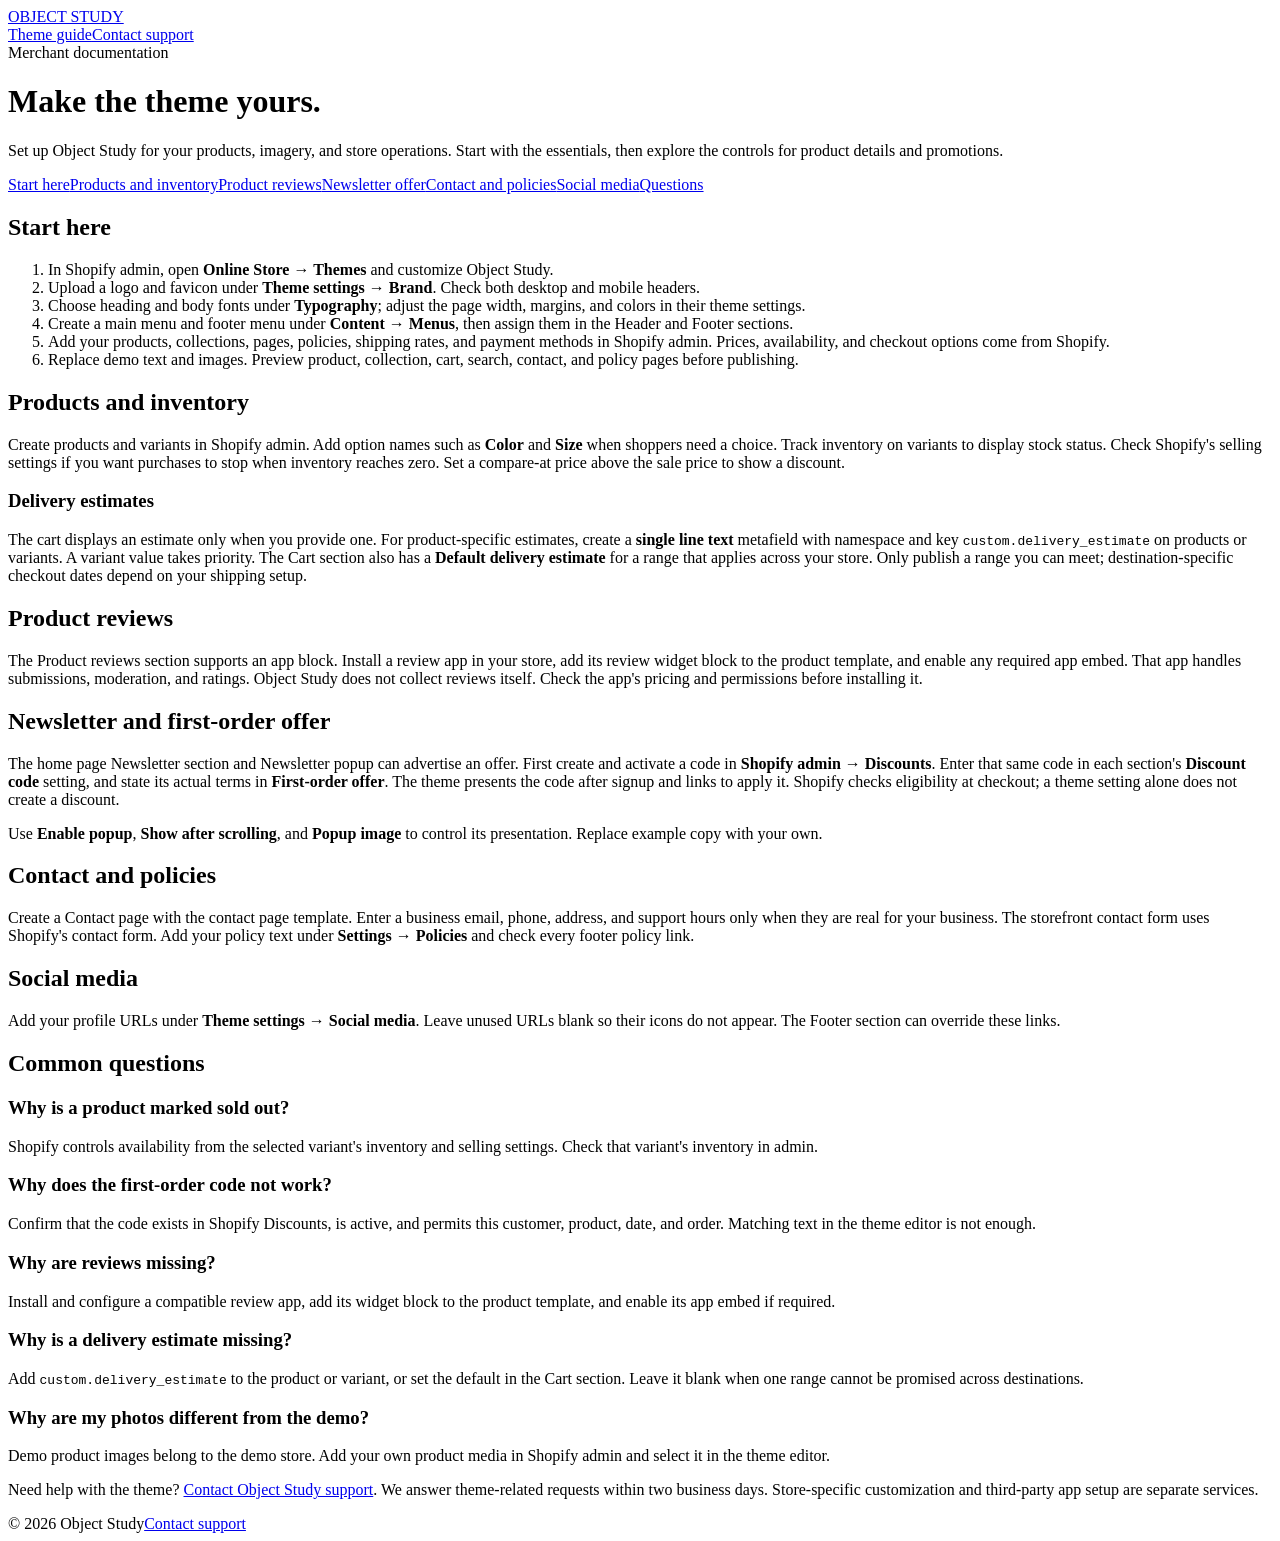
==== index.html @ ff14f335 "Publish Object Study merchant help" ====
<!doctype html><html lang="en"><head><meta charset="utf-8"><meta name="viewport" content="width=device-width,initial-scale=1"><meta name="description" content="Merchant guide for the Object Study Shopify theme."><title>Object Study — Theme guide</title><link rel="stylesheet" href="styles.css"></head><body>
<header class="top"><div class="wrap"><a class="brand" href="./">OBJECT STUDY</a><nav class="nav" aria-label="Main navigation"><a href="./">Theme guide</a><a href="support.html">Contact support</a></nav></div></header>
<main><div class="hero"><div class="wrap"><div class="eyebrow">Merchant documentation</div><h1>Make the theme yours.</h1><p>Set up Object Study for your products, imagery, and store operations. Start with the essentials, then explore the controls for product details and promotions.</p></div></div>
<div class="wrap layout"><nav class="toc" aria-label="On this page"><a href="#start">Start here</a><a href="#products">Products and inventory</a><a href="#reviews">Product reviews</a><a href="#newsletter">Newsletter offer</a><a href="#contact">Contact and policies</a><a href="#social">Social media</a><a href="#faq">Questions</a></nav><div class="content">
<section id="start"><h2>Start here</h2><ol><li>In Shopify admin, open <strong>Online Store → Themes</strong> and customize Object Study.</li><li>Upload a logo and favicon under <strong>Theme settings → Brand</strong>. Check both desktop and mobile headers.</li><li>Choose heading and body fonts under <strong>Typography</strong>; adjust the page width, margins, and colors in their theme settings.</li><li>Create a main menu and footer menu under <strong>Content → Menus</strong>, then assign them in the Header and Footer sections.</li><li>Add your products, collections, pages, policies, shipping rates, and payment methods in Shopify admin. Prices, availability, and checkout options come from Shopify.</li><li>Replace demo text and images. Preview product, collection, cart, search, contact, and policy pages before publishing.</li></ol></section>
<section id="products"><h2>Products and inventory</h2><p>Create products and variants in Shopify admin. Add option names such as <strong>Color</strong> and <strong>Size</strong> when shoppers need a choice. Track inventory on variants to display stock status. Check Shopify's selling settings if you want purchases to stop when inventory reaches zero. Set a compare-at price above the sale price to show a discount.</p><h3>Delivery estimates</h3><p>The cart displays an estimate only when you provide one. For product-specific estimates, create a <strong>single line text</strong> metafield with namespace and key <code>custom.delivery_estimate</code> on products or variants. A variant value takes priority. The Cart section also has a <strong>Default delivery estimate</strong> for a range that applies across your store. Only publish a range you can meet; destination-specific checkout dates depend on your shipping setup.</p></section>
<section id="reviews"><h2>Product reviews</h2><p>The Product reviews section supports an app block. Install a review app in your store, add its review widget block to the product template, and enable any required app embed. That app handles submissions, moderation, and ratings. Object Study does not collect reviews itself. Check the app's pricing and permissions before installing it.</p></section>
<section id="newsletter"><h2>Newsletter and first-order offer</h2><p>The home page Newsletter section and Newsletter popup can advertise an offer. First create and activate a code in <strong>Shopify admin → Discounts</strong>. Enter that same code in each section's <strong>Discount code</strong> setting, and state its actual terms in <strong>First-order offer</strong>. The theme presents the code after signup and links to apply it. Shopify checks eligibility at checkout; a theme setting alone does not create a discount.</p><p>Use <strong>Enable popup</strong>, <strong>Show after scrolling</strong>, and <strong>Popup image</strong> to control its presentation. Replace example copy with your own.</p></section>
<section id="contact"><h2>Contact and policies</h2><p>Create a Contact page with the contact page template. Enter a business email, phone, address, and support hours only when they are real for your business. The storefront contact form uses Shopify's contact form. Add your policy text under <strong>Settings → Policies</strong> and check every footer policy link.</p></section>
<section id="social"><h2>Social media</h2><p>Add your profile URLs under <strong>Theme settings → Social media</strong>. Leave unused URLs blank so their icons do not appear. The Footer section can override these links.</p></section>
<section id="faq"><h2>Common questions</h2><h3>Why is a product marked sold out?</h3><p>Shopify controls availability from the selected variant's inventory and selling settings. Check that variant's inventory in admin.</p><h3>Why does the first-order code not work?</h3><p>Confirm that the code exists in Shopify Discounts, is active, and permits this customer, product, date, and order. Matching text in the theme editor is not enough.</p><h3>Why are reviews missing?</h3><p>Install and configure a compatible review app, add its widget block to the product template, and enable its app embed if required.</p><h3>Why is a delivery estimate missing?</h3><p>Add <code>custom.delivery_estimate</code> to the product or variant, or set the default in the Cart section. Leave it blank when one range cannot be promised across destinations.</p><h3>Why are my photos different from the demo?</h3><p>Demo product images belong to the demo store. Add your own product media in Shopify admin and select it in the theme editor.</p></section>
<p>Need help with the theme? <a href="support.html">Contact Object Study support</a>. We answer theme-related requests within two business days. Store-specific customization and third-party app setup are separate services.</p>
</div></div></main><footer class="footer"><div class="wrap"><span>© 2026 Object Study</span><a href="support.html">Contact support</a></div></footer></body></html>
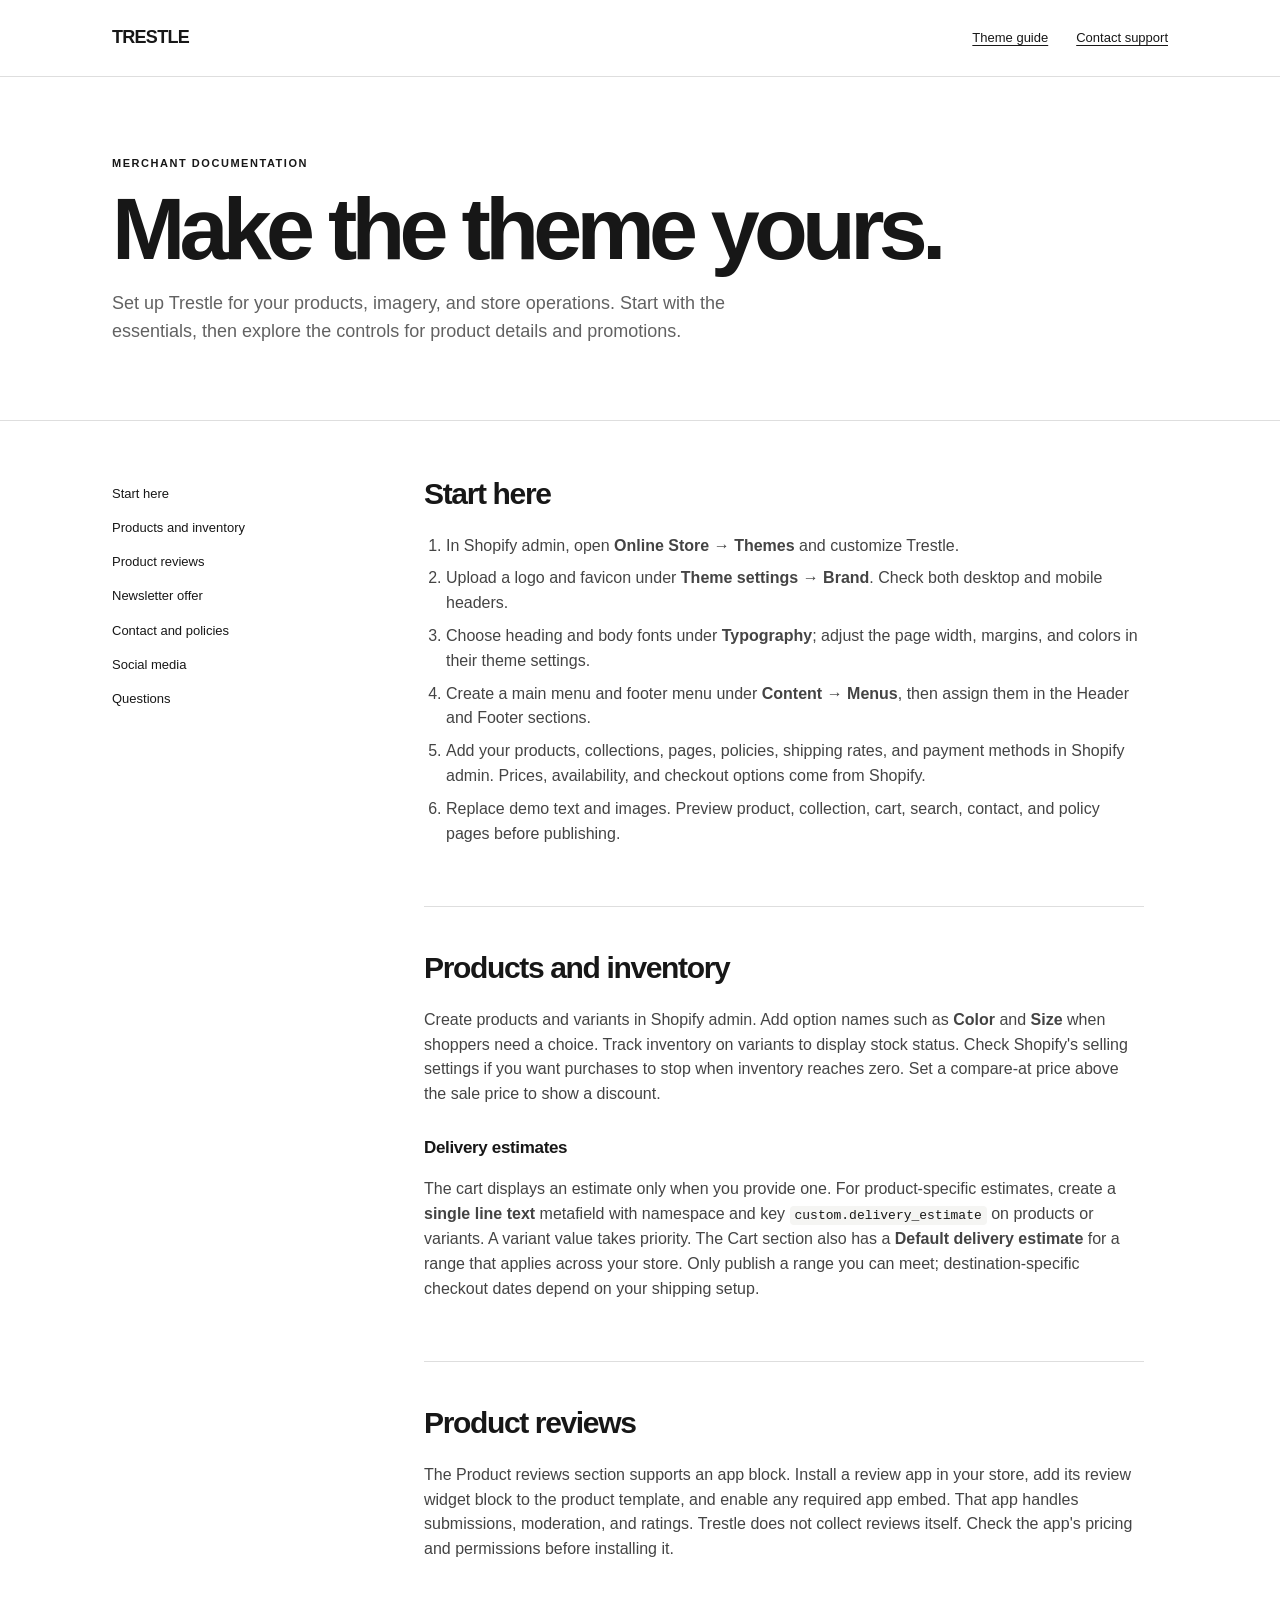
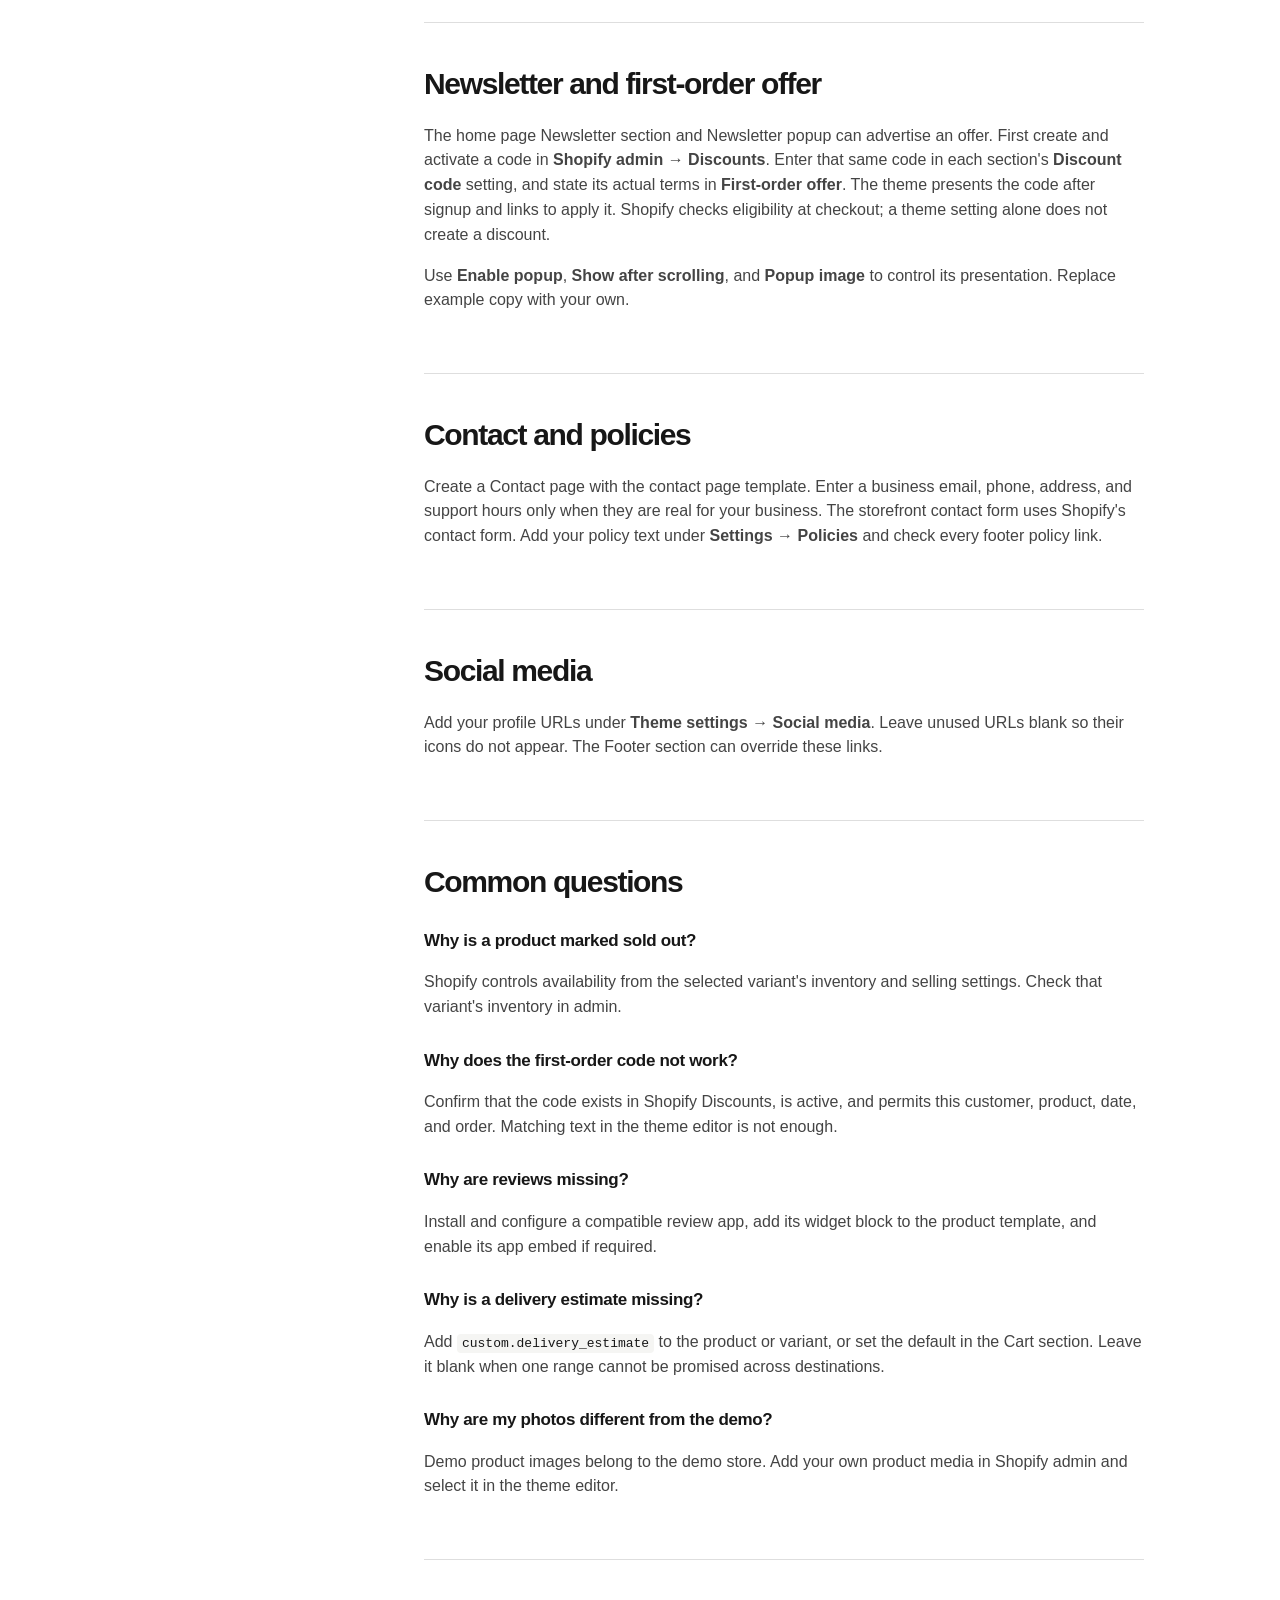
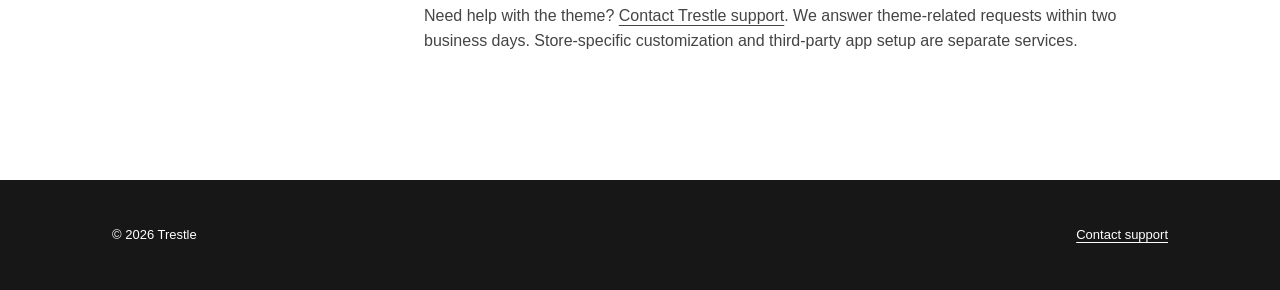
==== commit 78b573e1: "Update Trestle merchant guide" ====
--- a/index.html
+++ b/index.html
@@ -1,13 +1,13 @@
-<!doctype html><html lang="en"><head><meta charset="utf-8"><meta name="viewport" content="width=device-width,initial-scale=1"><meta name="description" content="Merchant guide for the Object Study Shopify theme."><title>Object Study — Theme guide</title><link rel="stylesheet" href="styles.css"></head><body>
-<header class="top"><div class="wrap"><a class="brand" href="./">OBJECT STUDY</a><nav class="nav" aria-label="Main navigation"><a href="./">Theme guide</a><a href="support.html">Contact support</a></nav></div></header>
-<main><div class="hero"><div class="wrap"><div class="eyebrow">Merchant documentation</div><h1>Make the theme yours.</h1><p>Set up Object Study for your products, imagery, and store operations. Start with the essentials, then explore the controls for product details and promotions.</p></div></div>
+<!doctype html><html lang="en"><head><meta charset="utf-8"><meta name="viewport" content="width=device-width,initial-scale=1"><meta name="description" content="Merchant guide for the Trestle Shopify theme."><title>Trestle — Theme guide</title><link rel="stylesheet" href="styles.css"></head><body>
+<header class="top"><div class="wrap"><a class="brand" href="./">TRESTLE</a><nav class="nav" aria-label="Main navigation"><a href="./">Theme guide</a><a href="support.html">Contact support</a></nav></div></header>
+<main><div class="hero"><div class="wrap"><div class="eyebrow">Merchant documentation</div><h1>Make the theme yours.</h1><p>Set up Trestle for your products, imagery, and store operations. Start with the essentials, then explore the controls for product details and promotions.</p></div></div>
 <div class="wrap layout"><nav class="toc" aria-label="On this page"><a href="#start">Start here</a><a href="#products">Products and inventory</a><a href="#reviews">Product reviews</a><a href="#newsletter">Newsletter offer</a><a href="#contact">Contact and policies</a><a href="#social">Social media</a><a href="#faq">Questions</a></nav><div class="content">
-<section id="start"><h2>Start here</h2><ol><li>In Shopify admin, open <strong>Online Store → Themes</strong> and customize Object Study.</li><li>Upload a logo and favicon under <strong>Theme settings → Brand</strong>. Check both desktop and mobile headers.</li><li>Choose heading and body fonts under <strong>Typography</strong>; adjust the page width, margins, and colors in their theme settings.</li><li>Create a main menu and footer menu under <strong>Content → Menus</strong>, then assign them in the Header and Footer sections.</li><li>Add your products, collections, pages, policies, shipping rates, and payment methods in Shopify admin. Prices, availability, and checkout options come from Shopify.</li><li>Replace demo text and images. Preview product, collection, cart, search, contact, and policy pages before publishing.</li></ol></section>
+<section id="start"><h2>Start here</h2><ol><li>In Shopify admin, open <strong>Online Store → Themes</strong> and customize Trestle.</li><li>Upload a logo and favicon under <strong>Theme settings → Brand</strong>. Check both desktop and mobile headers.</li><li>Choose heading and body fonts under <strong>Typography</strong>; adjust the page width, margins, and colors in their theme settings.</li><li>Create a main menu and footer menu under <strong>Content → Menus</strong>, then assign them in the Header and Footer sections.</li><li>Add your products, collections, pages, policies, shipping rates, and payment methods in Shopify admin. Prices, availability, and checkout options come from Shopify.</li><li>Replace demo text and images. Preview product, collection, cart, search, contact, and policy pages before publishing.</li></ol></section>
 <section id="products"><h2>Products and inventory</h2><p>Create products and variants in Shopify admin. Add option names such as <strong>Color</strong> and <strong>Size</strong> when shoppers need a choice. Track inventory on variants to display stock status. Check Shopify's selling settings if you want purchases to stop when inventory reaches zero. Set a compare-at price above the sale price to show a discount.</p><h3>Delivery estimates</h3><p>The cart displays an estimate only when you provide one. For product-specific estimates, create a <strong>single line text</strong> metafield with namespace and key <code>custom.delivery_estimate</code> on products or variants. A variant value takes priority. The Cart section also has a <strong>Default delivery estimate</strong> for a range that applies across your store. Only publish a range you can meet; destination-specific checkout dates depend on your shipping setup.</p></section>
-<section id="reviews"><h2>Product reviews</h2><p>The Product reviews section supports an app block. Install a review app in your store, add its review widget block to the product template, and enable any required app embed. That app handles submissions, moderation, and ratings. Object Study does not collect reviews itself. Check the app's pricing and permissions before installing it.</p></section>
+<section id="reviews"><h2>Product reviews</h2><p>The Product reviews section supports an app block. Install a review app in your store, add its review widget block to the product template, and enable any required app embed. That app handles submissions, moderation, and ratings. Trestle does not collect reviews itself. Check the app's pricing and permissions before installing it.</p></section>
 <section id="newsletter"><h2>Newsletter and first-order offer</h2><p>The home page Newsletter section and Newsletter popup can advertise an offer. First create and activate a code in <strong>Shopify admin → Discounts</strong>. Enter that same code in each section's <strong>Discount code</strong> setting, and state its actual terms in <strong>First-order offer</strong>. The theme presents the code after signup and links to apply it. Shopify checks eligibility at checkout; a theme setting alone does not create a discount.</p><p>Use <strong>Enable popup</strong>, <strong>Show after scrolling</strong>, and <strong>Popup image</strong> to control its presentation. Replace example copy with your own.</p></section>
 <section id="contact"><h2>Contact and policies</h2><p>Create a Contact page with the contact page template. Enter a business email, phone, address, and support hours only when they are real for your business. The storefront contact form uses Shopify's contact form. Add your policy text under <strong>Settings → Policies</strong> and check every footer policy link.</p></section>
 <section id="social"><h2>Social media</h2><p>Add your profile URLs under <strong>Theme settings → Social media</strong>. Leave unused URLs blank so their icons do not appear. The Footer section can override these links.</p></section>
 <section id="faq"><h2>Common questions</h2><h3>Why is a product marked sold out?</h3><p>Shopify controls availability from the selected variant's inventory and selling settings. Check that variant's inventory in admin.</p><h3>Why does the first-order code not work?</h3><p>Confirm that the code exists in Shopify Discounts, is active, and permits this customer, product, date, and order. Matching text in the theme editor is not enough.</p><h3>Why are reviews missing?</h3><p>Install and configure a compatible review app, add its widget block to the product template, and enable its app embed if required.</p><h3>Why is a delivery estimate missing?</h3><p>Add <code>custom.delivery_estimate</code> to the product or variant, or set the default in the Cart section. Leave it blank when one range cannot be promised across destinations.</p><h3>Why are my photos different from the demo?</h3><p>Demo product images belong to the demo store. Add your own product media in Shopify admin and select it in the theme editor.</p></section>
-<p>Need help with the theme? <a href="support.html">Contact Object Study support</a>. We answer theme-related requests within two business days. Store-specific customization and third-party app setup are separate services.</p>
-</div></div></main><footer class="footer"><div class="wrap"><span>© 2026 Object Study</span><a href="support.html">Contact support</a></div></footer></body></html>
+<p>Need help with the theme? <a href="support.html">Contact Trestle support</a>. We answer theme-related requests within two business days. Store-specific customization and third-party app setup are separate services.</p>
+</div></div></main><footer class="footer"><div class="wrap"><span>© 2026 Trestle</span><a href="support.html">Contact support</a></div></footer></body></html>
--- a/styles.css
+++ b/styles.css
@@ -0,0 +1,2 @@
+:root{color-scheme:light;--ink:#171717;--muted:#626262;--line:#dedede;--paper:#fff;--soft:#f5f5f3;font-family:Arial,Helvetica,sans-serif}
+*{box-sizing:border-box}body{margin:0;background:var(--paper);color:var(--ink);line-height:1.55}a{color:inherit;text-underline-offset:.25em}a:hover{opacity:.65}a:focus-visible,button:focus-visible,input:focus-visible,textarea:focus-visible{outline:2px solid var(--ink);outline-offset:3px}.wrap{max-width:1120px;margin:auto;padding:0 32px}.top{border-bottom:1px solid var(--line)}.top .wrap{display:flex;justify-content:space-between;align-items:center;min-height:76px;gap:24px}.brand{font-size:18px;font-weight:700;letter-spacing:-.04em;text-decoration:none}.nav{display:flex;gap:28px;font-size:13px}.hero{padding:78px 0 56px;border-bottom:1px solid var(--line)}.eyebrow{font-size:11px;font-weight:700;letter-spacing:.14em;text-transform:uppercase}.hero h1{font-size:clamp(46px,7vw,88px);letter-spacing:-.065em;line-height:.98;margin:14px 0 18px;max-width:900px}.hero p{color:var(--muted);font-size:18px;max-width:660px}.layout{display:grid;grid-template-columns:240px minmax(0,1fr);gap:72px;padding-top:56px;padding-bottom:110px}.toc{position:sticky;top:24px;align-self:start;font-size:13px}.toc a{display:block;padding:7px 0;text-decoration:none}.toc a:hover{text-decoration:underline}.content{max-width:720px}.content section{padding:0 0 44px;margin-bottom:44px;border-bottom:1px solid var(--line)}.content h2{font-size:30px;letter-spacing:-.045em;line-height:1.15;margin:0 0 22px}.content h3{font-size:17px;letter-spacing:-.02em;margin:28px 0 7px}.content p,.content li{color:#444}.content li+li{margin-top:8px}.content ul,.content ol{padding-left:22px}.content code{background:var(--soft);padding:2px 5px;border-radius:4px;color:var(--ink)}.support-grid{display:grid;grid-template-columns:minmax(0,1fr) minmax(0,1.4fr);gap:80px;padding-top:64px;padding-bottom:110px}.support-copy h2{font-size:34px;letter-spacing:-.05em;line-height:1.05}.support-copy p{color:var(--muted)}.form{background:var(--soft);padding:34px;border-radius:20px}.field{margin-bottom:18px}.field label{font-size:13px;font-weight:600;display:block;margin-bottom:7px}.field input,.field textarea{display:block;width:100%;border:1px solid #d3d3d3;background:white;border-radius:10px;padding:13px 14px;font:inherit;color:var(--ink)}.field textarea{min-height:160px;resize:vertical}.field input[type=file]{padding:10px;font-size:13px}.hint{font-size:12px;color:var(--muted);margin:6px 0 0}.button{border:0;border-radius:999px;background:var(--ink);color:white;font:700 12px Arial,Helvetica,sans-serif;text-transform:uppercase;letter-spacing:.04em;padding:16px 30px;min-height:48px;cursor:pointer}.button:hover{background:#414141}.fine{font-size:12px;color:var(--muted)}.footer{background:#171717;color:#fff;padding:45px 0}.footer .wrap{display:flex;justify-content:space-between;gap:24px;font-size:13px}.footer a{color:#fff}@media(max-width:760px){.wrap{padding:0 20px}.top .wrap{min-height:65px}.nav{gap:16px}.hero{padding:58px 0 40px}.hero p{font-size:16px}.layout,.support-grid{display:block;padding-top:38px;padding-bottom:70px}.toc{position:static;border-bottom:1px solid var(--line);padding-bottom:25px;margin-bottom:38px}.toc a{display:inline-block;margin-right:16px}.form{margin-top:35px;padding:22px}.footer .wrap{display:block}.footer a{display:inline-block;margin-top:15px}}
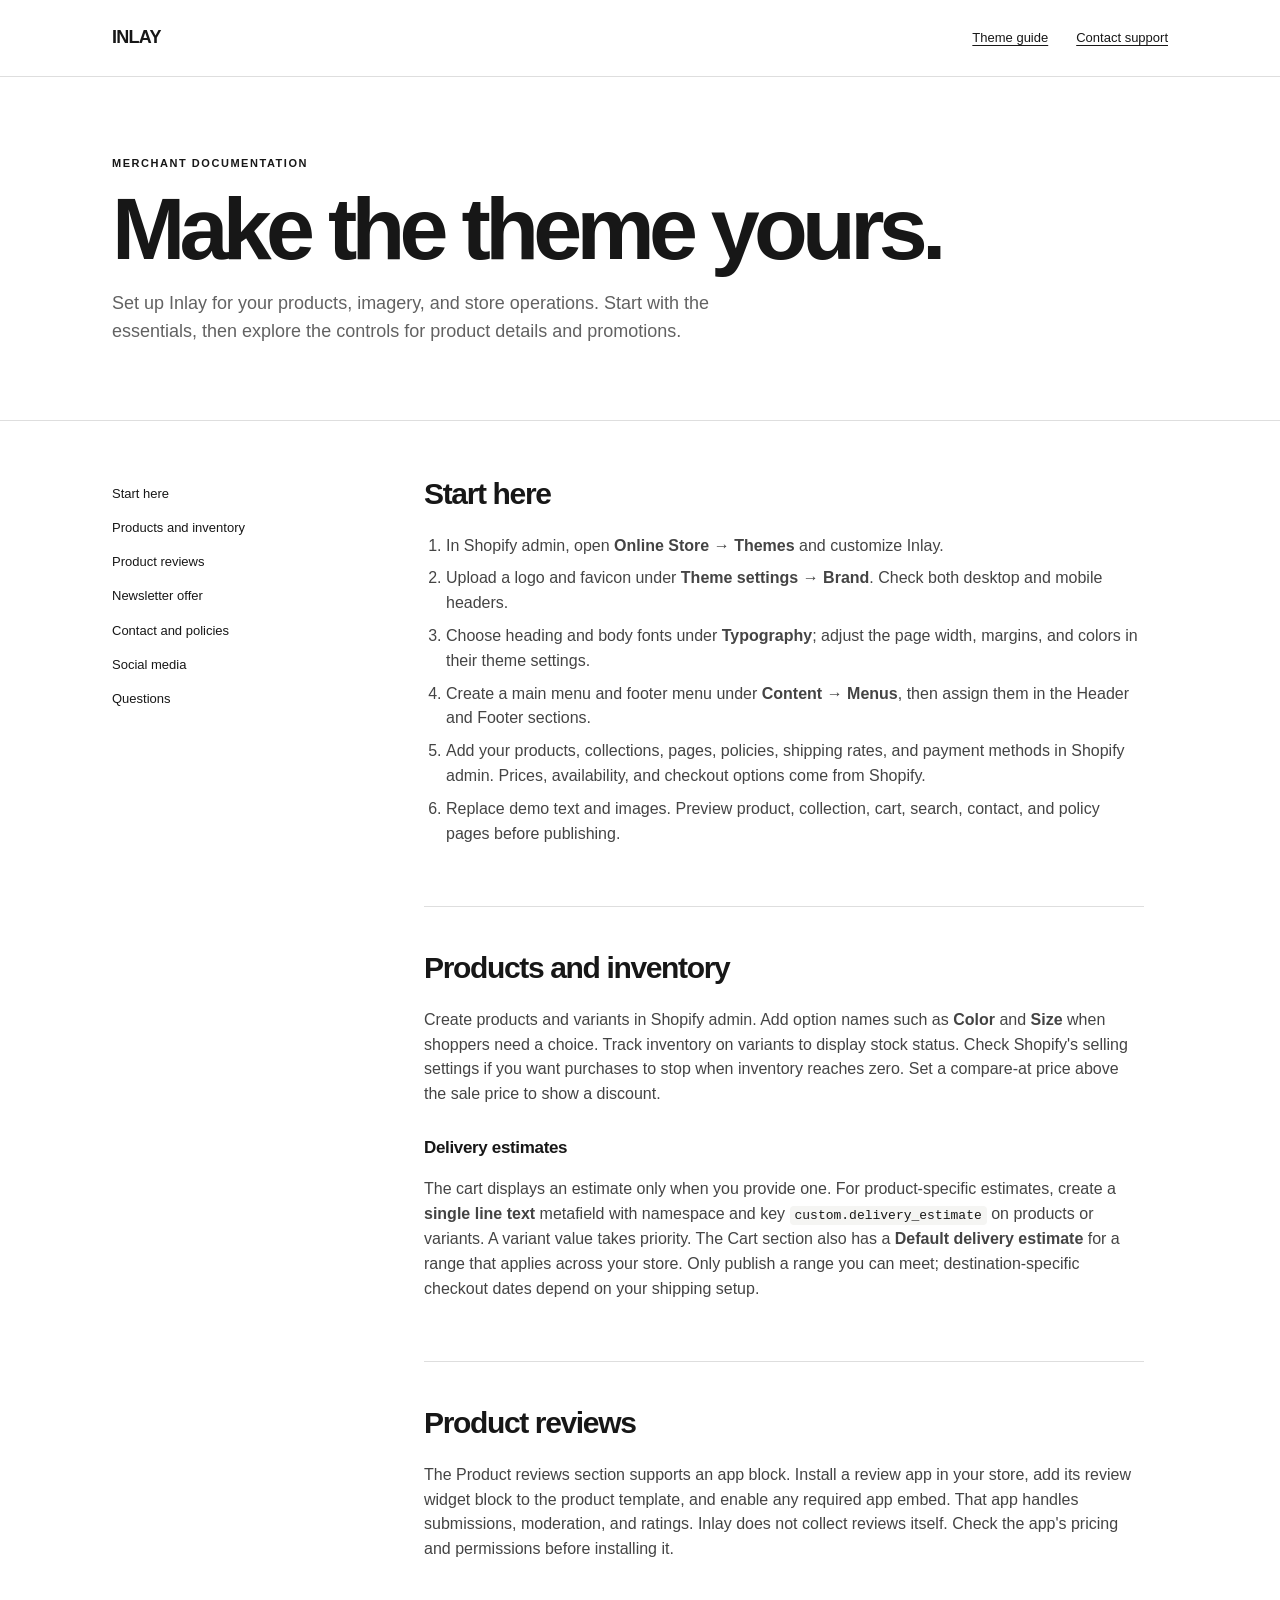
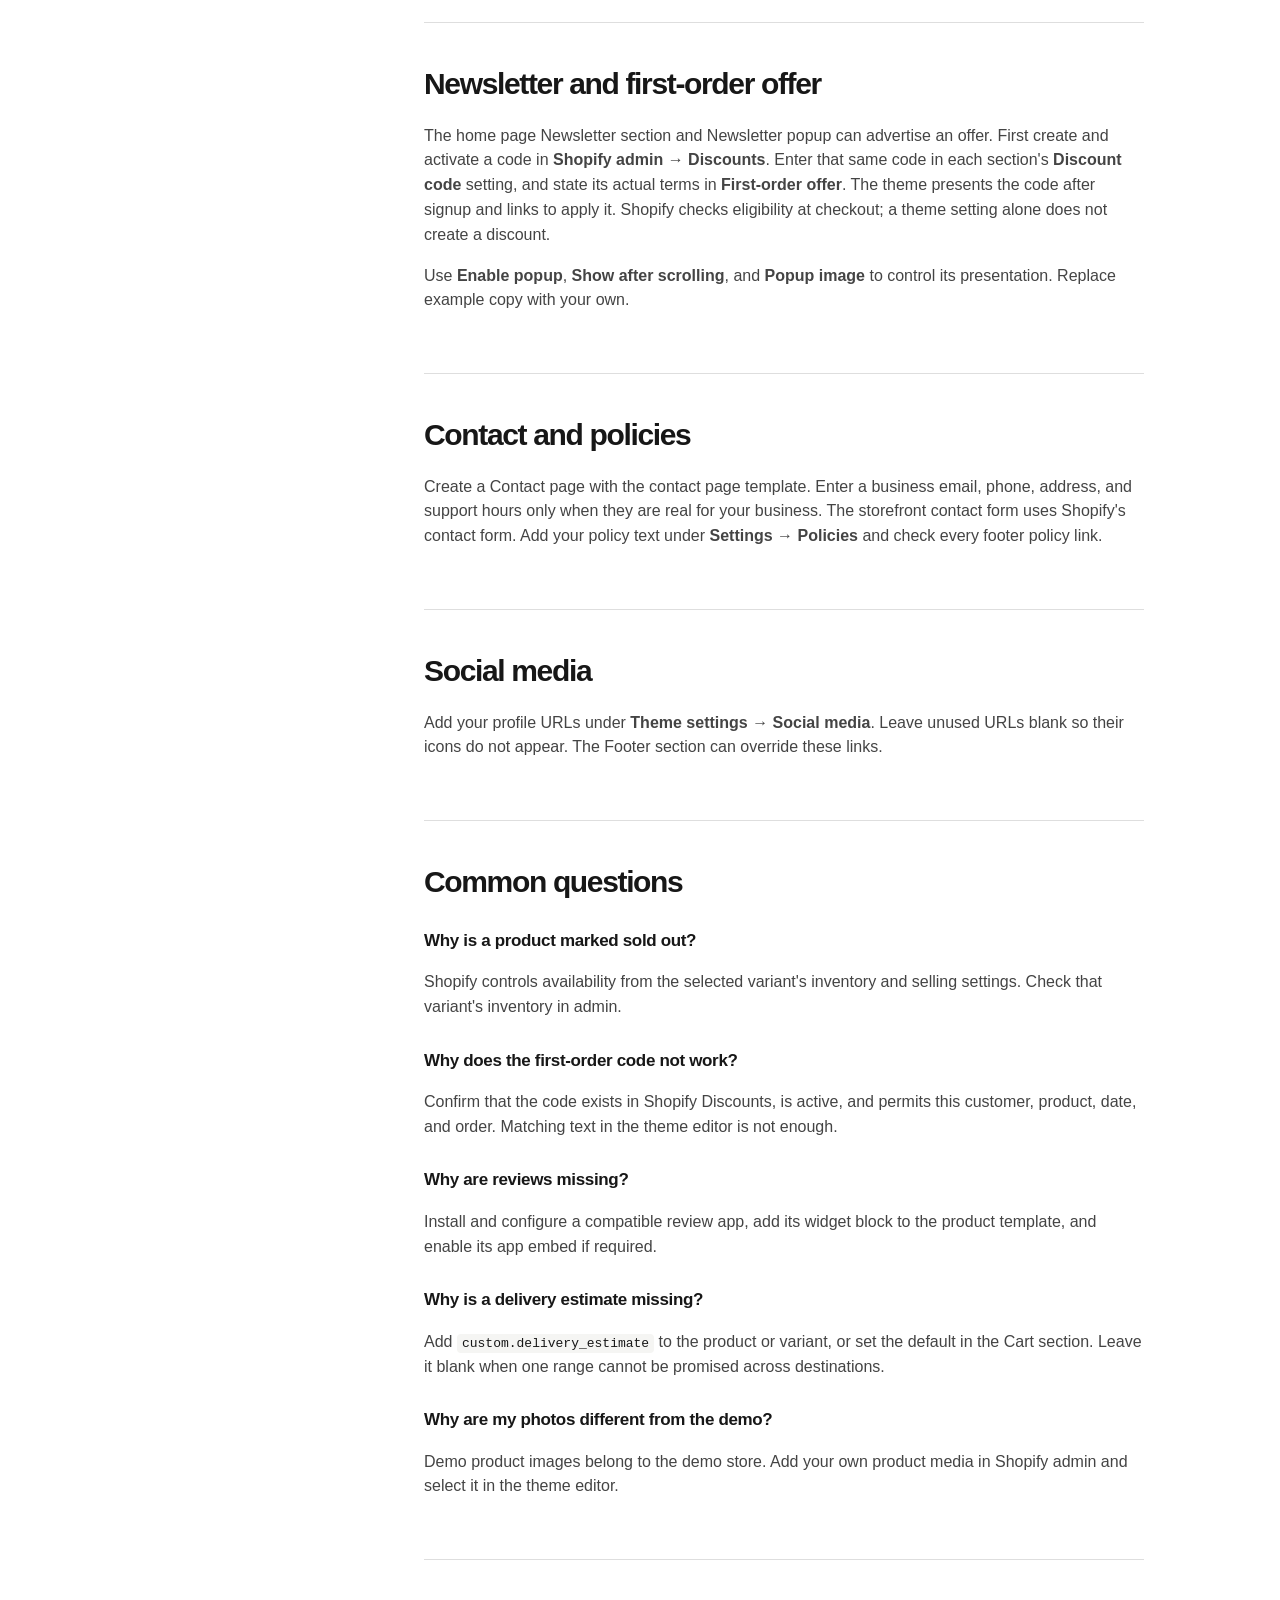
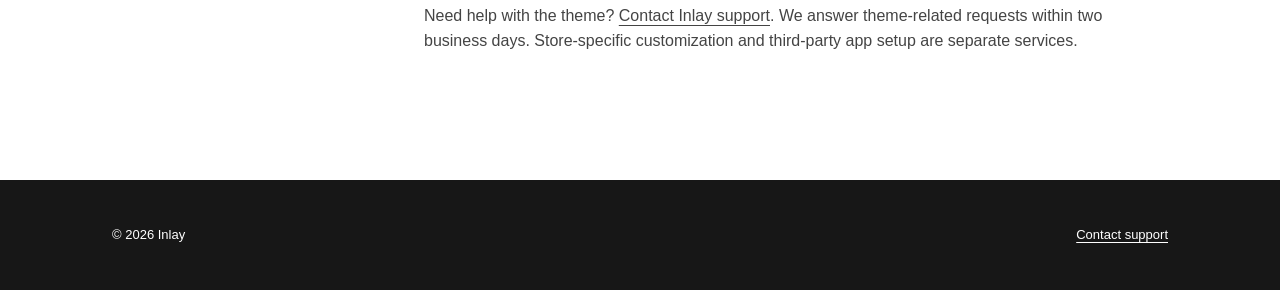
==== commit 04715b05: "Rename support guide to Inlay" ====
--- a/index.html
+++ b/index.html
@@ -1,13 +1,13 @@
-<!doctype html><html lang="en"><head><meta charset="utf-8"><meta name="viewport" content="width=device-width,initial-scale=1"><meta name="description" content="Merchant guide for the Trestle Shopify theme."><title>Trestle — Theme guide</title><link rel="stylesheet" href="styles.css"></head><body>
-<header class="top"><div class="wrap"><a class="brand" href="./">TRESTLE</a><nav class="nav" aria-label="Main navigation"><a href="./">Theme guide</a><a href="support.html">Contact support</a></nav></div></header>
-<main><div class="hero"><div class="wrap"><div class="eyebrow">Merchant documentation</div><h1>Make the theme yours.</h1><p>Set up Trestle for your products, imagery, and store operations. Start with the essentials, then explore the controls for product details and promotions.</p></div></div>
+<!doctype html><html lang="en"><head><meta charset="utf-8"><meta name="viewport" content="width=device-width,initial-scale=1"><meta name="description" content="Merchant guide for the Inlay Shopify theme."><title>Inlay — Theme guide</title><link rel="stylesheet" href="styles.css"></head><body>
+<header class="top"><div class="wrap"><a class="brand" href="./">INLAY</a><nav class="nav" aria-label="Main navigation"><a href="./">Theme guide</a><a href="support.html">Contact support</a></nav></div></header>
+<main><div class="hero"><div class="wrap"><div class="eyebrow">Merchant documentation</div><h1>Make the theme yours.</h1><p>Set up Inlay for your products, imagery, and store operations. Start with the essentials, then explore the controls for product details and promotions.</p></div></div>
 <div class="wrap layout"><nav class="toc" aria-label="On this page"><a href="#start">Start here</a><a href="#products">Products and inventory</a><a href="#reviews">Product reviews</a><a href="#newsletter">Newsletter offer</a><a href="#contact">Contact and policies</a><a href="#social">Social media</a><a href="#faq">Questions</a></nav><div class="content">
-<section id="start"><h2>Start here</h2><ol><li>In Shopify admin, open <strong>Online Store → Themes</strong> and customize Trestle.</li><li>Upload a logo and favicon under <strong>Theme settings → Brand</strong>. Check both desktop and mobile headers.</li><li>Choose heading and body fonts under <strong>Typography</strong>; adjust the page width, margins, and colors in their theme settings.</li><li>Create a main menu and footer menu under <strong>Content → Menus</strong>, then assign them in the Header and Footer sections.</li><li>Add your products, collections, pages, policies, shipping rates, and payment methods in Shopify admin. Prices, availability, and checkout options come from Shopify.</li><li>Replace demo text and images. Preview product, collection, cart, search, contact, and policy pages before publishing.</li></ol></section>
+<section id="start"><h2>Start here</h2><ol><li>In Shopify admin, open <strong>Online Store → Themes</strong> and customize Inlay.</li><li>Upload a logo and favicon under <strong>Theme settings → Brand</strong>. Check both desktop and mobile headers.</li><li>Choose heading and body fonts under <strong>Typography</strong>; adjust the page width, margins, and colors in their theme settings.</li><li>Create a main menu and footer menu under <strong>Content → Menus</strong>, then assign them in the Header and Footer sections.</li><li>Add your products, collections, pages, policies, shipping rates, and payment methods in Shopify admin. Prices, availability, and checkout options come from Shopify.</li><li>Replace demo text and images. Preview product, collection, cart, search, contact, and policy pages before publishing.</li></ol></section>
 <section id="products"><h2>Products and inventory</h2><p>Create products and variants in Shopify admin. Add option names such as <strong>Color</strong> and <strong>Size</strong> when shoppers need a choice. Track inventory on variants to display stock status. Check Shopify's selling settings if you want purchases to stop when inventory reaches zero. Set a compare-at price above the sale price to show a discount.</p><h3>Delivery estimates</h3><p>The cart displays an estimate only when you provide one. For product-specific estimates, create a <strong>single line text</strong> metafield with namespace and key <code>custom.delivery_estimate</code> on products or variants. A variant value takes priority. The Cart section also has a <strong>Default delivery estimate</strong> for a range that applies across your store. Only publish a range you can meet; destination-specific checkout dates depend on your shipping setup.</p></section>
-<section id="reviews"><h2>Product reviews</h2><p>The Product reviews section supports an app block. Install a review app in your store, add its review widget block to the product template, and enable any required app embed. That app handles submissions, moderation, and ratings. Trestle does not collect reviews itself. Check the app's pricing and permissions before installing it.</p></section>
+<section id="reviews"><h2>Product reviews</h2><p>The Product reviews section supports an app block. Install a review app in your store, add its review widget block to the product template, and enable any required app embed. That app handles submissions, moderation, and ratings. Inlay does not collect reviews itself. Check the app's pricing and permissions before installing it.</p></section>
 <section id="newsletter"><h2>Newsletter and first-order offer</h2><p>The home page Newsletter section and Newsletter popup can advertise an offer. First create and activate a code in <strong>Shopify admin → Discounts</strong>. Enter that same code in each section's <strong>Discount code</strong> setting, and state its actual terms in <strong>First-order offer</strong>. The theme presents the code after signup and links to apply it. Shopify checks eligibility at checkout; a theme setting alone does not create a discount.</p><p>Use <strong>Enable popup</strong>, <strong>Show after scrolling</strong>, and <strong>Popup image</strong> to control its presentation. Replace example copy with your own.</p></section>
 <section id="contact"><h2>Contact and policies</h2><p>Create a Contact page with the contact page template. Enter a business email, phone, address, and support hours only when they are real for your business. The storefront contact form uses Shopify's contact form. Add your policy text under <strong>Settings → Policies</strong> and check every footer policy link.</p></section>
 <section id="social"><h2>Social media</h2><p>Add your profile URLs under <strong>Theme settings → Social media</strong>. Leave unused URLs blank so their icons do not appear. The Footer section can override these links.</p></section>
 <section id="faq"><h2>Common questions</h2><h3>Why is a product marked sold out?</h3><p>Shopify controls availability from the selected variant's inventory and selling settings. Check that variant's inventory in admin.</p><h3>Why does the first-order code not work?</h3><p>Confirm that the code exists in Shopify Discounts, is active, and permits this customer, product, date, and order. Matching text in the theme editor is not enough.</p><h3>Why are reviews missing?</h3><p>Install and configure a compatible review app, add its widget block to the product template, and enable its app embed if required.</p><h3>Why is a delivery estimate missing?</h3><p>Add <code>custom.delivery_estimate</code> to the product or variant, or set the default in the Cart section. Leave it blank when one range cannot be promised across destinations.</p><h3>Why are my photos different from the demo?</h3><p>Demo product images belong to the demo store. Add your own product media in Shopify admin and select it in the theme editor.</p></section>
-<p>Need help with the theme? <a href="support.html">Contact Trestle support</a>. We answer theme-related requests within two business days. Store-specific customization and third-party app setup are separate services.</p>
-</div></div></main><footer class="footer"><div class="wrap"><span>© 2026 Trestle</span><a href="support.html">Contact support</a></div></footer></body></html>
+<p>Need help with the theme? <a href="support.html">Contact Inlay support</a>. We answer theme-related requests within two business days. Store-specific customization and third-party app setup are separate services.</p>
+</div></div></main><footer class="footer"><div class="wrap"><span>© 2026 Inlay</span><a href="support.html">Contact support</a></div></footer></body></html>
